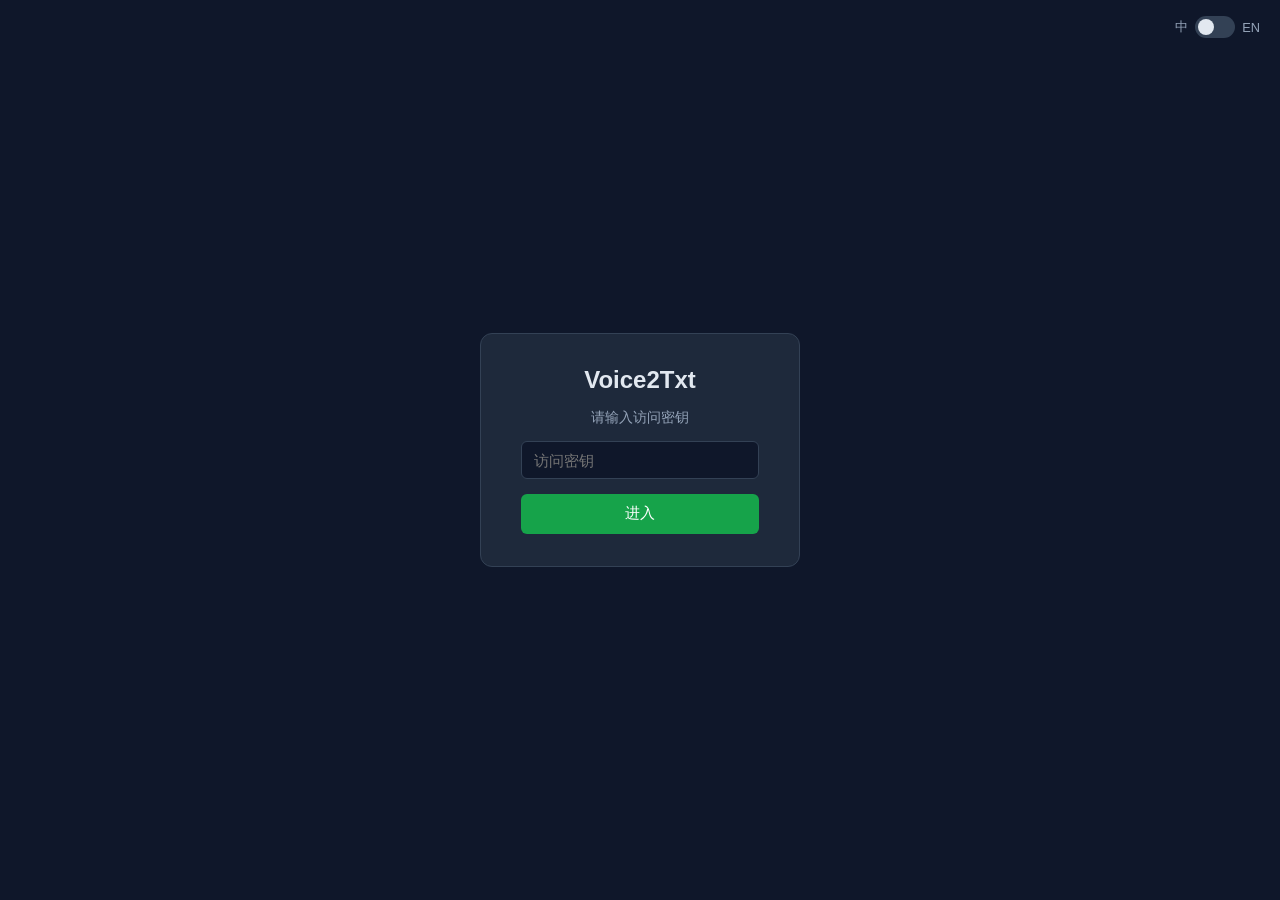
==== index.html @ 3273815f "Initial commit: Voice2Txt — real-time speech-to-text web app - Real-time recognition with dual engin" ====
<!DOCTYPE html>
<!--
  Voice2Txt — 主页面（语音识别与文本整理界面）
  Copyright (c) 2026 Le Zhang
  Licensed under the MIT License.
-->
<html lang="zh-CN">
<head>
  <meta charset="UTF-8" />
  <meta name="viewport" content="width=device-width, initial-scale=1.0" />
  <title>Voice2Txt — 实时语音转文字</title>
  <link rel="stylesheet" href="style.css" />
</head>
<body>
  <div class="lang-switch">
    <span class="lang-label">中</span>
    <label class="switch">
      <input type="checkbox" class="lang-toggle-input" id="lang-toggle" />
      <span class="slider"></span>
    </label>
    <span class="lang-label">EN</span>
  </div>

  <main class="container" id="app-main" hidden>
    <h1>Voice2Txt</h1>

    <div id="support-warning" class="warning" hidden>
      当前浏览器不支持语音识别。<br />
      请使用 Chrome / Edge / Safari 最新版本，并通过 HTTPS 或 localhost 访问本页面。
    </div>

    <div class="controls">
      <label for="lang-select" data-i18n="label-language">识别语言</label>
      <select id="lang-select">
        <option value="zh-CN" selected data-i18n="lang-zh-cn">中文（普通话）</option>
        <option value="en-US" data-i18n="lang-en">English</option>
        <option value="zh-TW" data-i18n="lang-zh-tw">中文（繁體）</option>
      </select>

      <button id="start-btn" class="btn btn-start" type="button" data-i18n="btn-start">开始识别</button>
      <button id="stop-btn" class="btn btn-stop" type="button" disabled data-i18n="btn-stop">停止</button>
      <button id="clear-btn" class="btn btn-clear" type="button" data-i18n="btn-clear">清空</button>
    </div>

    <div class="status-row">
      <span id="mic-status" class="status-badge">麦克风：未请求权限</span>
      <span id="rec-status" class="status-badge">状态：空闲</span>
    </div>

    <div class="file-row">
      <label for="audio-file" data-i18n="label-file">音频文件转写</label>
      <input type="file" id="audio-file" accept="audio/*,.mp3,.wav,.m4a,.aac,.flac,.ogg" />
      <button id="transcribe-btn" class="btn btn-organize" type="button" data-i18n="btn-transcribe">上传并转写</button>
      <span id="transcribe-status" class="status-badge" data-i18n="transcribe-status-init">未选择文件</span>
    </div>

    <div class="panels">
      <section class="panel">
        <h2 data-i18n="panel-live">实时识别</h2>
        <div class="transcript-panel">
          <div id="transcript" class="transcript" aria-live="polite">
            <p class="placeholder" data-i18n="transcript-placeholder">点击「开始识别」，授权麦克风后说话，文字将实时显示在这里……</p>
          </div>
          <div id="interim" class="interim"></div>
        </div>
      </section>

      <section class="panel">
        <h2 data-i18n="panel-organized">整理后的文本</h2>
        <div class="convert-row">
          <button id="convert-btn" class="btn btn-clear" type="button" disabled>繁简转换</button>
        </div>
        <textarea id="organized" class="organized" data-i18n="organized-placeholder" data-i18n-placeholder placeholder="录音结束后，点击下方「整理为连续文本」，可在此编辑后保存。"></textarea>
        <div class="organize-actions">
          <button id="organize-btn" class="btn btn-organize" type="button" data-i18n="btn-organize">整理为连续文本</button>
          <button id="llm-organize-btn" class="btn btn-llm" type="button" data-i18n="btn-llm-organize">AI 整理分段</button>
          <button id="llm-summarize-btn" class="btn btn-llm" type="button" data-i18n="btn-llm-summarize">AI 归纳摘要</button>
          <button id="undo-btn" class="btn btn-clear" type="button" disabled data-i18n="btn-undo">回到上一步</button>
        </div>
        <div class="save-actions">
          <select id="save-format">
            <option value="txt" selected data-i18n="fmt-txt">TXT 纯文本</option>
            <option value="md" data-i18n="fmt-md">Markdown</option>
            <option value="doc" data-i18n="fmt-doc">Word (.doc)</option>
          </select>
          <button id="save-btn" class="btn btn-save" type="button" data-i18n="btn-save">保存文本</button>
        </div>
      </section>
    </div>
  </main>

  <script src="i18n.js"></script>
  <script src="zh-convert-data.js"></script>
  <script src="zh-convert.js"></script>
  <script src="iflytek-asr.js"></script>
  <script src="groq-asr.js"></script>
  <script src="app.js"></script>
</body>
</html>
---- style.css ----
/*
 * Voice2Txt — 全局样式
 * Copyright (c) 2026 Le Zhang
 * Licensed under the MIT License. See LICENSE file for details.
 */

* {
  box-sizing: border-box;
}

body {
  margin: 0;
  min-height: 100vh;
  font-family: -apple-system, BlinkMacSystemFont, "Segoe UI", Roboto,
    "PingFang SC", "Microsoft YaHei", sans-serif;
  background: #0f172a;
  color: #e2e8f0;
  display: flex;
  justify-content: center;
  padding: 2rem 1rem;
}

.container {
  width: 100%;
  max-width: 1080px;
}

h1 {
  margin: 0 0 0.25rem;
  font-size: 1.8rem;
}

h2 {
  margin: 0 0 0.75rem;
  font-size: 1rem;
  color: #94a3b8;
  font-weight: 600;
}

.subtitle {
  margin: 0 0 1.5rem;
  color: #94a3b8;
  font-size: 0.9rem;
}

.warning {
  background: #7f1d1d;
  border: 1px solid #ef4444;
  border-radius: 8px;
  padding: 0.75rem 1rem;
  margin-bottom: 1rem;
  font-size: 0.9rem;
  line-height: 1.5;
}

.controls {
  display: flex;
  flex-wrap: wrap;
  align-items: center;
  gap: 0.75rem;
  margin-bottom: 1rem;
}

.controls label {
  color: #94a3b8;
  font-size: 0.9rem;
}

.debug-toggle {
  display: flex;
  align-items: center;
  gap: 0.35rem;
  cursor: pointer;
  user-select: none;
}

select {
  background: #1e293b;
  color: #e2e8f0;
  border: 1px solid #334155;
  border-radius: 6px;
  padding: 0.5rem 0.75rem;
  font-size: 0.95rem;
}

.btn {
  border: none;
  border-radius: 6px;
  padding: 0.55rem 1.2rem;
  font-size: 0.95rem;
  cursor: pointer;
  transition: opacity 0.15s, transform 0.05s;
}

.btn:active {
  transform: scale(0.97);
}

.btn:disabled {
  opacity: 0.4;
  cursor: not-allowed;
}

.btn-start {
  background: #16a34a;
  color: #fff;
}

.btn-stop {
  background: #dc2626;
  color: #fff;
}

.btn-clear {
  background: #334155;
  color: #e2e8f0;
}

.btn-organize {
  background: #2563eb;
  color: #fff;
}

.btn-save {
  background: #7c3aed;
  color: #fff;
}

.status-row {
  display: flex;
  gap: 0.75rem;
  margin-bottom: 1rem;
  flex-wrap: wrap;
}

.status-badge {
  background: #1e293b;
  border: 1px solid #334155;
  border-radius: 999px;
  padding: 0.3rem 0.9rem;
  font-size: 0.8rem;
  color: #94a3b8;
}

.status-badge.active {
  color: #4ade80;
  border-color: #4ade80;
}

.status-badge.error {
  color: #f87171;
  border-color: #f87171;
}

.panels {
  display: grid;
  grid-template-columns: 1fr 1fr;
  gap: 1.25rem;
}

@media (max-width: 820px) {
  .panels {
    grid-template-columns: 1fr;
  }
}

.panel {
  min-width: 0;
}

.transcript-panel {
  background: #1e293b;
  border: 1px solid #334155;
  border-radius: 10px;
  padding: 1rem 1.25rem;
  height: 320px;
  overflow-y: auto;
}

.transcript p {
  margin: 0 0 0.6rem;
  line-height: 1.7;
}

.transcript .placeholder {
  color: #64748b;
}

.interim {
  color: #94a3b8;
  font-style: italic;
  line-height: 1.7;
  min-height: 1.7em;
}

.organized {
  width: 100%;
  height: 320px;
  background: #1e293b;
  border: 1px solid #334155;
  border-radius: 10px;
  padding: 1rem 1.25rem;
  color: #e2e8f0;
  font-family: inherit;
  font-size: 0.95rem;
  line-height: 1.7;
  resize: vertical;
}

.organized::placeholder {
  color: #64748b;
}

.organize-actions {
  display: flex;
  flex-wrap: wrap;
  gap: 0.75rem;
  margin-top: 0.75rem;
}

code {
  background: #334155;
  border-radius: 4px;
  padding: 0.1rem 0.35rem;
  font-size: 0.85em;
}

.btn-llm {
  background: #0d9488;
  color: #fff;
}

/* 登录门禁 */
.login-gate {
  min-height: 70vh;
  display: flex;
  align-items: center;
  justify-content: center;
}

.login-gate[hidden] {
  display: none;
}

.login-gate form {
  background: #1e293b;
  border: 1px solid #334155;
  border-radius: 12px;
  padding: 2rem 2.5rem;
  display: flex;
  flex-direction: column;
  gap: 0.9rem;
  width: 320px;
}

.login-gate h1 {
  margin: 0;
  font-size: 1.5rem;
  text-align: center;
}

.login-gate .tip {
  margin: 0;
  color: #94a3b8;
  font-size: 0.85rem;
  text-align: center;
}

.login-gate input {
  background: #0f172a;
  border: 1px solid #334155;
  border-radius: 6px;
  padding: 0.6rem 0.75rem;
  color: #e2e8f0;
  font-size: 0.95rem;
}

.login-gate button {
  background: #16a34a;
  color: #fff;
  border: none;
  border-radius: 6px;
  padding: 0.6rem;
  font-size: 0.95rem;
  cursor: pointer;
}

.login-gate button:disabled {
  opacity: 0.4;
  cursor: not-allowed;
}

.key-error {
  margin: 0;
  color: #f87171;
  font-size: 0.85rem;
  text-align: center;
}

.save-actions {
  display: flex;
  flex-wrap: wrap;
  gap: 0.75rem;
  margin-top: 0.75rem;
}

.file-row {
  display: flex;
  flex-wrap: wrap;
  align-items: center;
  gap: 0.75rem;
  margin-bottom: 1rem;
}

.file-row label {
  color: #94a3b8;
  font-size: 0.9rem;
}

.file-row input[type="file"] {
  color: #94a3b8;
  font-size: 0.85rem;
  max-width: 320px;
}

.file-row input[type="file"]::file-selector-button {
  background: #334155;
  color: #e2e8f0;
  border: none;
  border-radius: 6px;
  padding: 0.45rem 0.9rem;
  margin-right: 0.6rem;
  cursor: pointer;
}

.convert-row {
  display: flex;
  justify-content: flex-end;
  margin-bottom: 0.5rem;
}

/* 中英切换开关（页面右上角） */
.lang-switch {
  position: fixed;
  top: 1rem;
  right: 1.25rem;
  display: flex;
  align-items: center;
  gap: 0.45rem;
  z-index: 100;
}

.lang-switch .lang-label {
  font-size: 0.8rem;
  color: #94a3b8;
  user-select: none;
}

.switch {
  position: relative;
  display: inline-block;
  width: 40px;
  height: 22px;
}

.switch input {
  opacity: 0;
  width: 0;
  height: 0;
}

.switch .slider {
  position: absolute;
  cursor: pointer;
  inset: 0;
  background: #334155;
  border-radius: 999px;
  transition: background 0.2s;
}

.switch .slider::before {
  content: "";
  position: absolute;
  height: 16px;
  width: 16px;
  left: 3px;
  top: 3px;
  background: #e2e8f0;
  border-radius: 50%;
  transition: transform 0.2s;
}

.switch input:checked + .slider {
  background: #2563eb;
}

.switch input:checked + .slider::before {
  transform: translateX(18px);
}
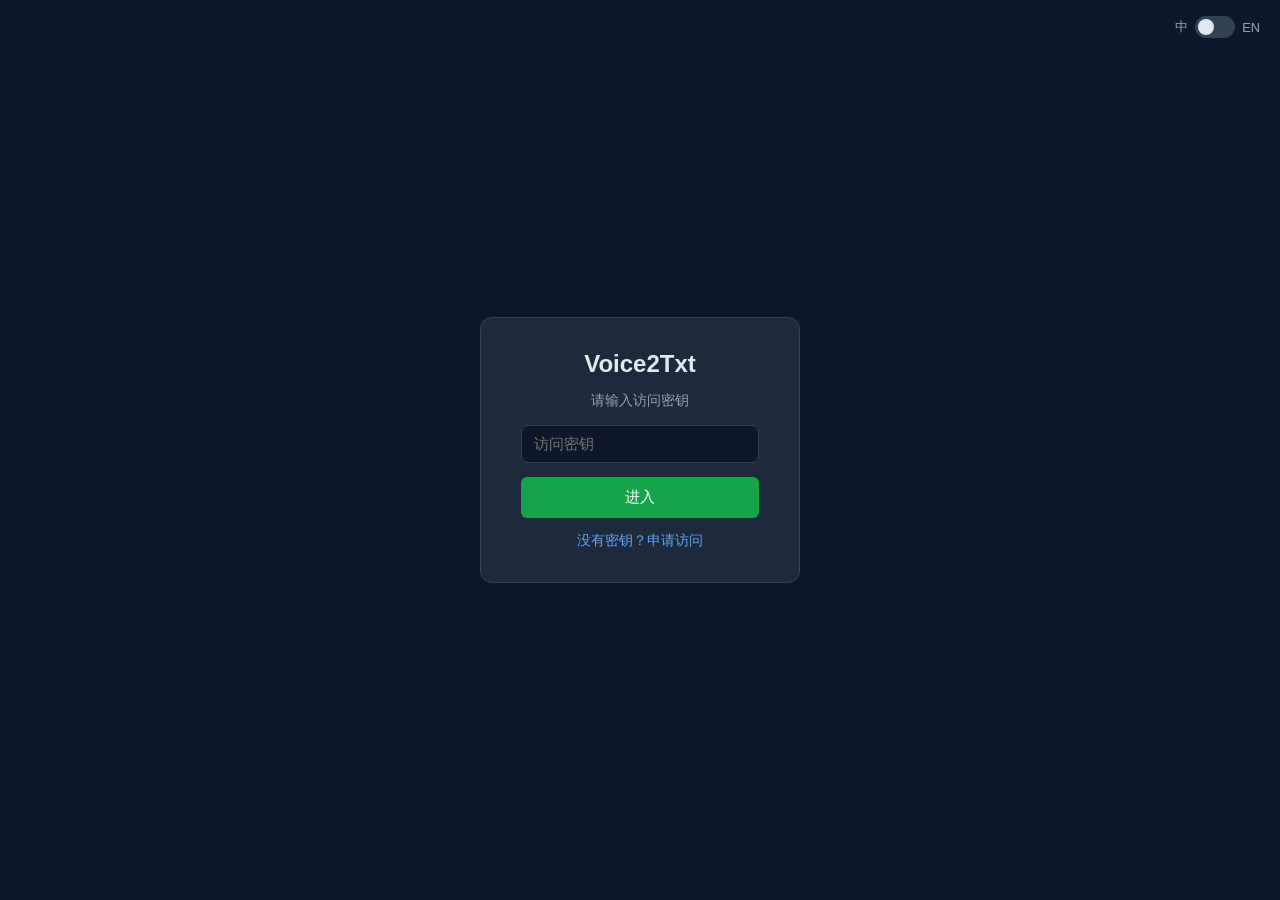
==== commit 61e949e2: "feat: large-file transcoding, upload ETA, and long-text LLM failover - server: ffmpeg transcode to 1" ====
--- a/index.html
+++ b/index.html
@@ -45,18 +45,21 @@
     <div class="status-row">
       <span id="mic-status" class="status-badge">麦克风：未请求权限</span>
       <span id="rec-status" class="status-badge">状态：空闲</span>
+      <span id="transcribe-status" class="status-badge" data-i18n="transcribe-status-init">未选择文件</span>
     </div>
 
     <div class="file-row">
       <label for="audio-file" data-i18n="label-file">音频文件转写</label>
       <input type="file" id="audio-file" accept="audio/*,.mp3,.wav,.m4a,.aac,.flac,.ogg" />
       <button id="transcribe-btn" class="btn btn-organize" type="button" data-i18n="btn-transcribe">上传并转写</button>
-      <span id="transcribe-status" class="status-badge" data-i18n="transcribe-status-init">未选择文件</span>
+      <span class="file-hint" data-i18n="file-size-hint">最大 100MB</span>
     </div>
 
     <div class="panels">
       <section class="panel">
-        <h2 data-i18n="panel-live">实时识别</h2>
+        <div class="panel-head">
+          <h2 data-i18n="panel-live">实时识别</h2>
+        </div>
         <div class="transcript-panel">
           <div id="transcript" class="transcript" aria-live="polite">
             <p class="placeholder" data-i18n="transcript-placeholder">点击「开始识别」，授权麦克风后说话，文字将实时显示在这里……</p>
@@ -66,9 +69,9 @@
       </section>
 
       <section class="panel">
-        <h2 data-i18n="panel-organized">整理后的文本</h2>
-        <div class="convert-row">
-          <button id="convert-btn" class="btn btn-clear" type="button" disabled>繁简转换</button>
+        <div class="panel-head">
+          <h2 data-i18n="panel-organized">整理后的文本</h2>
+          <button id="convert-btn" class="btn btn-clear btn-head-action" type="button" disabled>繁简转换</button>
         </div>
         <textarea id="organized" class="organized" data-i18n="organized-placeholder" data-i18n-placeholder placeholder="录音结束后，点击下方「整理为连续文本」，可在此编辑后保存。"></textarea>
         <div class="organize-actions">
--- a/style.css
+++ b/style.css
@@ -266,13 +266,20 @@
   text-align: center;
 }
 
-.login-gate input {
+.login-gate input,
+.login-gate textarea {
   background: #0f172a;
   border: 1px solid #334155;
   border-radius: 6px;
   padding: 0.6rem 0.75rem;
   color: #e2e8f0;
   font-size: 0.95rem;
+  font-family: inherit;
+}
+
+.login-gate textarea {
+  resize: vertical;
+  min-height: 4.5rem;
 }
 
 .login-gate button {
@@ -297,6 +304,21 @@
   text-align: center;
 }
 
+.key-error.ok {
+  color: #4ade80;
+}
+
+.gate-link {
+  color: #60a5fa;
+  font-size: 0.85rem;
+  text-align: center;
+  text-decoration: none;
+}
+
+.gate-link:hover {
+  text-decoration: underline;
+}
+
 .save-actions {
   display: flex;
   flex-wrap: wrap;
@@ -333,10 +355,48 @@
   cursor: pointer;
 }
 
-.convert-row {
-  display: flex;
-  justify-content: flex-end;
-  margin-bottom: 0.5rem;
+.file-hint {
+  color: #64748b;
+  font-size: 0.8rem;
+}
+
+/* 面板标题行：两侧等高，保证左右文本框水平对齐 */
+.panel-head {
+  display: flex;
+  align-items: center;
+  justify-content: space-between;
+  min-height: 2rem;
+  margin-bottom: 0.75rem;
+}
+
+.panel-head h2 {
+  margin: 0;
+}
+
+.panel-head .btn-head-action {
+  padding: 0.3rem 0.8rem;
+  font-size: 0.8rem;
+}
+
+/* 宽屏下状态行与文件行限定在左半栏（与左面板对齐） */
+@media (min-width: 821px) {
+  .status-row,
+  .file-row {
+    width: calc(50% - 0.625rem);
+  }
+
+  .file-row input[type="file"] {
+    max-width: 220px;
+  }
+}
+
+/* 转写状态徽标与上传按钮右对齐到左半栏右缘，形成上下对齐 */
+#transcribe-status {
+  margin-left: auto;
+}
+
+#transcribe-btn {
+  margin-left: auto;
 }
 
 /* 中英切换开关（页面右上角） */
